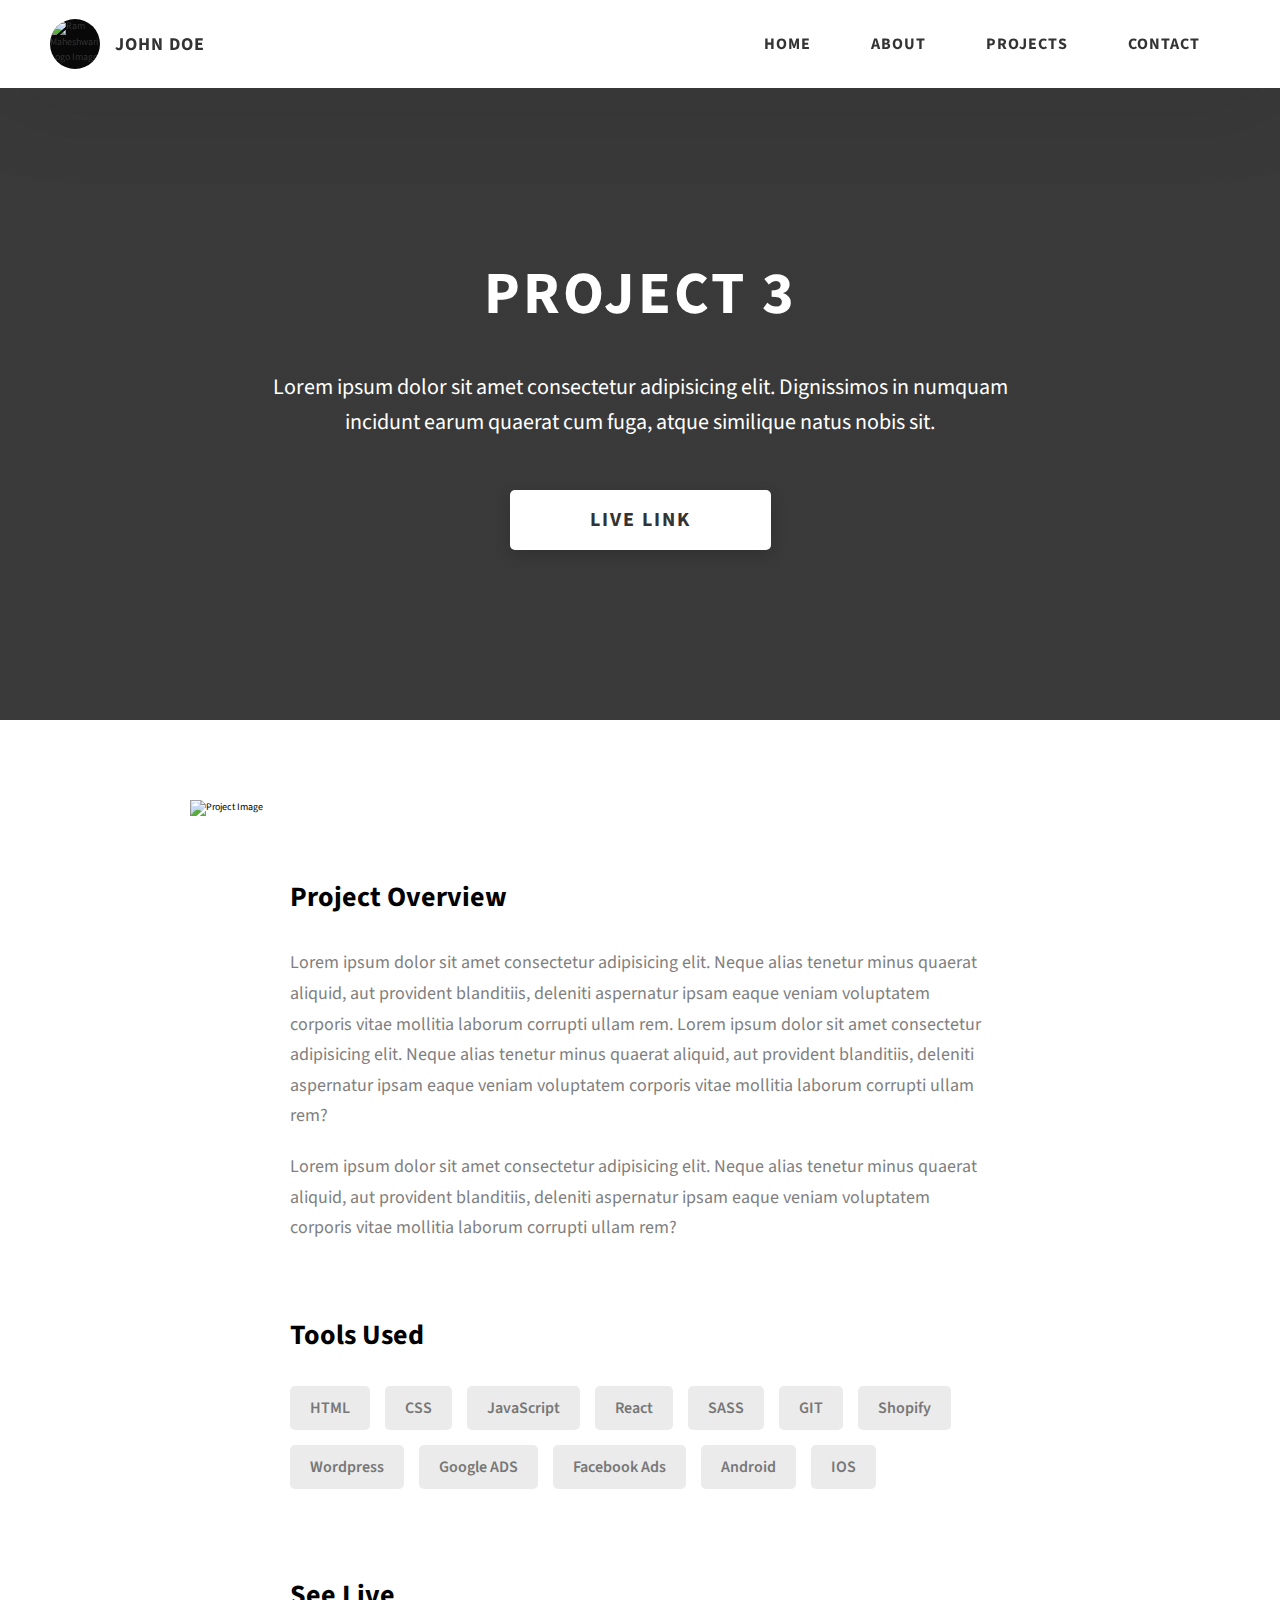
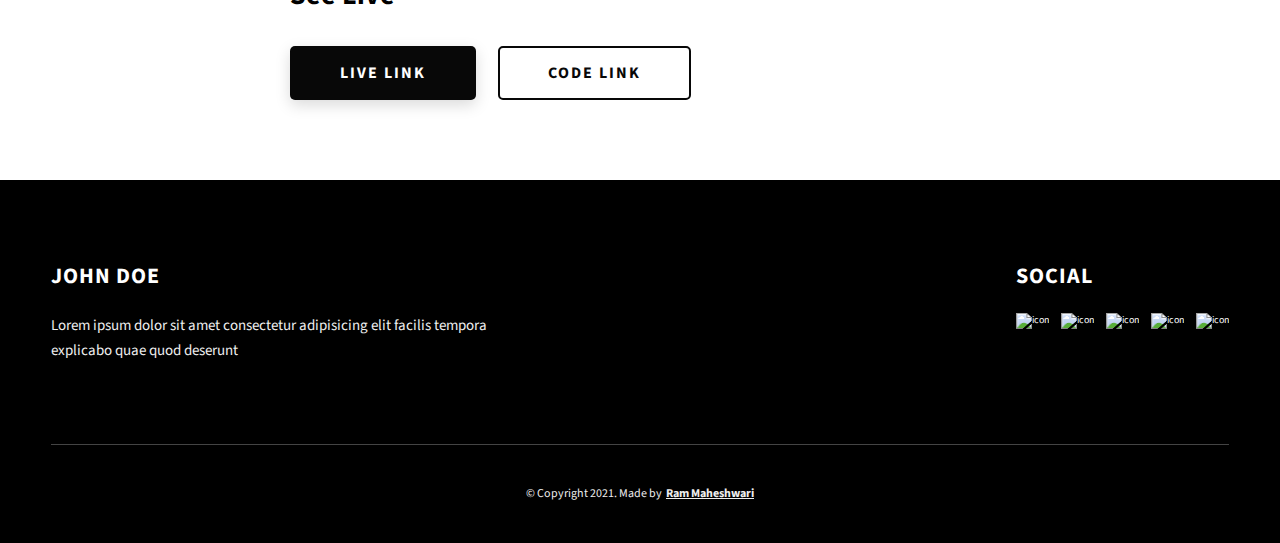
==== ai-pathfinding.html @ a0a81a2e "Move html pages back to root" ====
<!DOCTYPE html>
<html lang="en">
  <head>
    <meta charset="UTF-8" />
    <meta name="viewport" content="width=device-width, initial-scale=1.0" />
    <meta http-equiv="X-UA-Compatible" content="ie=edge" />
    <title>Case Study of Project 3</title>
    <meta name="description" content="Case study page of Project" />

    <link rel="stylesheet" href="css/style.css" />

    <link rel="preconnect" href="https://fonts.googleapis.com" />
    <link rel="preconnect" href="https://fonts.gstatic.com" crossorigin />
    <link
      href="https://fonts.googleapis.com/css2?family=Source+Sans+Pro:wght@400;600;700;900&display=swap"
      rel="stylesheet"
    />
  </head>
  <body>
    <header class="header">
      <div class="header__content">
        <div class="header__logo-container">
          <div class="header__logo-img-cont">
            <img
              src="assets/png/john-doe.png"
              alt="Ram Maheshwari Logo Image"
              class="header__logo-img"
            />
          </div>
          <span class="header__logo-sub">John Doe</span>
        </div>
        <div class="header__main">
          <ul class="header__links">
            <li class="header__link-wrapper">
              <a href="index.html" class="header__link"> Home </a>
            </li>
            <li class="header__link-wrapper">
              <a href="index.html#about" class="header__link">About </a>
            </li>
            <li class="header__link-wrapper">
              <a href="index.html#projects" class="header__link">
                Projects
              </a>
            </li>
            <li class="header__link-wrapper">
              <a href="index.html#contact" class="header__link"> Contact </a>
            </li>
          </ul>
          <div class="header__main-ham-menu-cont">
            <img
              src="assets/svg/ham-menu.svg"
              alt="hamburger menu"
              class="header__main-ham-menu"
            />
            <img
              src="assets/svg/ham-menu-close.svg"
              alt="hamburger menu close"
              class="header__main-ham-menu-close d-none"
            />
          </div>
        </div>
      </div>
      <div class="header__sm-menu">
        <div class="header__sm-menu-content">
          <ul class="header__sm-menu-links">
            <li class="header__sm-menu-link">
              <a href="index.html"> Home </a>
            </li>

            <li class="header__sm-menu-link">
              <a href="index.html#about"> About </a>
            </li>

            <li class="header__sm-menu-link">
              <a href="index.html#projects"> Projects </a>
            </li>

            <li class="header__sm-menu-link">
              <a href="index.html#contact"> Contact </a>
            </li>
          </ul>
        </div>
      </div>
    </header>
    <section class="project-cs-hero">
      <div class="project-cs-hero__content">
        <h1 class="heading-primary">Project 3</h1>
        <div class="project-cs-hero__info">
          <p class="text-primary">
            Lorem ipsum dolor sit amet consectetur adipisicing elit. Dignissimos
            in numquam incidunt earum quaerat cum fuga, atque similique natus
            nobis sit.
          </p>
        </div>
        <div class="project-cs-hero__cta">
          <a href="#" class="btn btn--bg" target="_blank">Live Link</a>
        </div>
      </div>
    </section>
    <section class="project-details">
      <div class="main-container">
        <div class="project-details__content">
          <div class="project-details__showcase-img-cont">
            <img
              src="assets/jpeg/project-mockup-example.jpeg"
              alt="Project Image"
              class="project-details__showcase-img"
            />
          </div>
          <div class="project-details__content-main">
            <div class="project-details__desc">
              <h3 class="project-details__content-title">Project Overview</h3>
              <p class="project-details__desc-para">
                Lorem ipsum dolor sit amet consectetur adipisicing elit. Neque
                alias tenetur minus quaerat aliquid, aut provident blanditiis,
                deleniti aspernatur ipsam eaque veniam voluptatem corporis vitae
                mollitia laborum corrupti ullam rem. Lorem ipsum dolor sit amet
                consectetur adipisicing elit. Neque alias tenetur minus quaerat
                aliquid, aut provident blanditiis, deleniti aspernatur ipsam
                eaque veniam voluptatem corporis vitae mollitia laborum corrupti
                ullam rem?
              </p>
              <p class="project-details__desc-para">
                Lorem ipsum dolor sit amet consectetur adipisicing elit. Neque
                alias tenetur minus quaerat aliquid, aut provident blanditiis,
                deleniti aspernatur ipsam eaque veniam voluptatem corporis vitae
                mollitia laborum corrupti ullam rem?
              </p>
            </div>
            <div class="project-details__tools-used">
              <h3 class="project-details__content-title">Tools Used</h3>
              <div class="skills">
                <div class="skills__skill">HTML</div>
                <div class="skills__skill">CSS</div>
                <div class="skills__skill">JavaScript</div>
                <div class="skills__skill">React</div>
                <div class="skills__skill">SASS</div>
                <div class="skills__skill">GIT</div>
                <div class="skills__skill">Shopify</div>
                <div class="skills__skill">Wordpress</div>
                <div class="skills__skill">Google ADS</div>
                <div class="skills__skill">Facebook Ads</div>
                <div class="skills__skill">Android</div>
                <div class="skills__skill">IOS</div>
              </div>
            </div>
            <div class="project-details__links">
              <h3 class="project-details__content-title">See Live</h3>
              <a
                href="#"
                class="btn btn--med btn--theme project-details__links-btn"
                target="_blank"
                >Live Link</a
              >
              <a
                href="#"
                class="btn btn--med btn--theme-inv project-details__links-btn"
                target="_blank"
                >Code Link</a
              >
            </div>
          </div>
        </div>
      </div>
    </section>
    <footer class="main-footer">
      <div class="main-container">
        <div class="main-footer__upper">
          <div class="main-footer__row main-footer__row-1">
            <h2 class="heading heading-sm main-footer__heading-sm">
              <span>Social</span>
            </h2>
            <div class="main-footer__social-cont">
              <a target="_blank" rel="noreferrer" href="#">
                <img
                  class="main-footer__icon"
                  src="assets/png/linkedin-ico.png"
                  alt="icon"
                />
              </a>
              <a target="_blank" rel="noreferrer" href="#">
                <img
                  class="main-footer__icon"
                  src="assets/png/github-ico.png"
                  alt="icon"
                />
              </a>
              <a target="_blank" rel="noreferrer" href="#">
                <img
                  class="main-footer__icon"
                  src="assets/png/twitter-ico.png"
                  alt="icon"
                />
              </a>
              <a target="_blank" rel="noreferrer" href="#">
                <img
                  class="main-footer__icon"
                  src="assets/png/yt-ico.png"
                  alt="icon"
                />
              </a>
              <a target="_blank" rel="noreferrer" href="#">
                <img
                  class="main-footer__icon main-footer__icon--mr-none"
                  src="assets/png/insta-ico.png"
                  alt="icon"
                />
              </a>
            </div>
          </div>
          <div class="main-footer__row main-footer__row-2">
            <h4 class="heading heading-sm text-lt">John Doe</h4>
            <p class="main-footer__short-desc">
              Lorem ipsum dolor sit amet consectetur adipisicing elit facilis
              tempora explicabo quae quod deserunt
            </p>
          </div>
        </div>

        <div class="main-footer__lower">
          &copy; Copyright 2021. Made by
          <a rel="noreferrer" target="_blank" href="https://rammaheshwari.com"
            >Ram Maheshwari</a
          >
        </div>
      </div>
    </footer>
    <script src="index.js"></script>
  </body>
</html>
---- css/style.css ----
/*
0 - 600px:      Phone
600 - 900px:    Tablet portrait
900 - 1200px:   Tablet landscape
[1200 - 1800] is where our normal styles apply
1800px + :      Big desktop
$breakpoint arguement choices:
- phone
- tab-port
- tab-land
- big-desktop

Inside media queries 1em is always 16px i.e 1em = 16px at every screen size only inside media queries
*/
*,
*::after,
*::before {
  margin: 0;
  padding: 0;
  box-sizing: inherit;
  font-family: inherit; }

html {
  font-size: 62.5%;
  scroll-behavior: smooth; }
  @media only screen and (max-width: 75em) {
    html {
      font-size: 59%; } }
  @media only screen and (max-width: 56.25em) {
    html {
      font-size: 56%; } }
  @media only screen and (min-width: 112.5em) {
    html {
      font-size: 65%; } }

body {
  box-sizing: border-box;
  position: relative;
  line-height: 1.5;
  font-family: sans-serif;
  overflow-x: hidden;
  overflow-y: scroll;
  font-family: 'Source Sans Pro', sans-serif; }

a {
  text-decoration: none;
  color: inherit; }

li {
  list-style: none; }

input:focus,
button:focus,
a:focus,
textarea:focus {
  outline: none; }

button {
  border: none;
  cursor: pointer; }

textarea {
  resize: none; }

.heading-primary {
  font-size: 6rem;
  text-transform: uppercase;
  letter-spacing: 3px;
  text-align: center; }
  @media only screen and (max-width: 37.5em) {
    .heading-primary {
      font-size: 4.5rem; } }

.heading-sec__mb-bg {
  margin-bottom: 11rem; }
  @media only screen and (max-width: 56.25em) {
    .heading-sec__mb-bg {
      margin-bottom: 8rem; } }

.heading-sec__mb-med {
  margin-bottom: 9rem; }
  @media only screen and (max-width: 56.25em) {
    .heading-sec__mb-med {
      margin-bottom: 8rem; } }

.heading-sec__main {
  display: block;
  font-size: 4rem;
  text-transform: uppercase;
  letter-spacing: 1px;
  letter-spacing: 3px;
  text-align: center;
  margin-bottom: 3.5rem;
  position: relative; }
  .heading-sec__main--lt {
    color: #fff; }
    .heading-sec__main--lt::after {
      content: '';
      background: #fff !important; }
  .heading-sec__main::after {
    content: '';
    position: absolute;
    top: calc(100% + 1.5rem);
    height: 5px;
    width: 3rem;
    background: #080808;
    left: 50%;
    transform: translateX(-50%);
    border-radius: 5px; }
    @media only screen and (max-width: 37.5em) {
      .heading-sec__main::after {
        top: calc(100% + 1.2rem); } }

.heading-sec__sub {
  display: block;
  text-align: center;
  color: #777;
  font-size: 2rem;
  font-weight: 500;
  max-width: 80rem;
  margin: auto;
  line-height: 1.6; }
  @media only screen and (max-width: 37.5em) {
    .heading-sec__sub {
      font-size: 1.8rem; } }
  .heading-sec__sub--lt {
    color: #eee; }

.heading-sm {
  font-size: 2.2rem;
  text-transform: uppercase;
  letter-spacing: 1px; }

.main-container {
  max-width: 120rem;
  margin: auto;
  width: 92%; }

.btn {
  background: #fff;
  color: #333;
  text-transform: uppercase;
  letter-spacing: 2px;
  display: inline-block;
  font-weight: 700;
  border-radius: 5px;
  box-shadow: 0 5px 15px 0 rgba(0, 0, 0, 0.15);
  transition: transform .3s; }
  .btn:hover {
    transform: translateY(-3px); }
  .btn--bg {
    padding: 1.5rem 8rem;
    font-size: 2rem; }
  .btn--med {
    padding: 1.5rem 5rem;
    font-size: 1.6rem; }
  .btn--theme {
    background: #080808;
    color: #fff; }
  .btn--theme-inv {
    color: #080808;
    background: #fff;
    border: 2px solid #080808;
    box-shadow: none;
    padding: calc(1.5rem - 2px) calc(5rem - 2px); }

.sec-pad {
  padding: 12rem 0; }
  @media only screen and (max-width: 56.25em) {
    .sec-pad {
      padding: 8rem 0; } }

.text-primary {
  color: #fff;
  font-size: 2.2rem;
  text-align: center;
  width: 100%;
  line-height: 1.6; }
  @media only screen and (max-width: 37.5em) {
    .text-primary {
      font-size: 2rem; } }

.d-none {
  display: none; }

.home-hero {
  color: #fff;
  background: linear-gradient(to right, rgba(8, 8, 8, 0.8), rgba(8, 8, 8, 0.8)), url(../../assets/svg/common-bg.svg);
  background-position: center;
  height: 100vh;
  min-height: 80rem;
  max-height: 120rem;
  position: relative; }
  @media only screen and (max-width: 37.5em) {
    .home-hero {
      height: unset;
      min-height: unset; } }
  .home-hero__socials {
    position: absolute;
    top: 50%;
    border: 2px solid #eee;
    border-left: 2px solid #eee;
    transform: translateY(-50%); }
    @media only screen and (max-width: 56.25em) {
      .home-hero__socials {
        display: none; } }
  .home-hero__mouse-scroll-cont {
    position: absolute;
    bottom: 3%;
    left: 50%;
    transform: translateX(-50%); }
    @media only screen and (max-width: 37.5em) {
      .home-hero__mouse-scroll-cont {
        display: none; } }
  .home-hero__social {
    width: 5rem; }
  .home-hero__social-icon-link {
    width: 100%;
    display: block;
    padding: 1.2rem;
    border-bottom: 2px solid #eee;
    transition: background .3s; }
    .home-hero__social-icon-link:hover {
      background: rgba(255, 255, 255, 0.1); }
    .home-hero__social-icon-link--bd-none {
      border-bottom: 0; }
  .home-hero__social-icon {
    width: 100%; }
  .home-hero__content {
    position: absolute;
    top: 50%;
    left: 50%;
    transform: translate(-50%, -50%);
    max-width: 90rem;
    width: 92%; }
    @media only screen and (max-width: 37.5em) {
      .home-hero__content {
        padding: 19rem 0 13rem 0;
        margin: auto;
        position: static;
        transform: translate(0, 0); } }
  .home-hero__info {
    margin: 3rem auto 0 auto;
    max-width: 80rem; }
  .home-hero__cta {
    margin-top: 5rem;
    text-align: center; }

.about {
  background: #fafafa; }
  .about__content {
    display: grid;
    grid-template-columns: 1fr 1fr;
    grid-gap: 10rem; }
    @media only screen and (max-width: 56.25em) {
      .about__content {
        grid-template-columns: 1fr;
        grid-gap: 8rem; } }
    .about__content-title {
      font-weight: 700;
      font-size: 2.8rem;
      margin-bottom: 3rem; }
      @media only screen and (max-width: 37.5em) {
        .about__content-title {
          font-size: 2.4rem; } }
    .about__content-details-para {
      font-size: 1.8rem;
      color: grey;
      max-width: 60rem;
      line-height: 1.7;
      margin-bottom: 1rem; }
      .about__content-details-para--hl {
        font-weight: 700;
        margin: 0 3px; }
      .about__content-details-para:last-child {
        margin-bottom: 4rem; }

.projects__row {
  display: grid;
  grid-template-columns: 1.5fr 1fr;
  grid-gap: 5rem;
  margin-bottom: 11rem; }
  @media only screen and (max-width: 56.25em) {
    .projects__row {
      grid-template-columns: 1fr;
      grid-gap: 2rem;
      margin-bottom: 8rem; } }
  @media only screen and (max-width: 56.25em) {
    .projects__row {
      text-align: center; } }
  .projects__row:last-child {
    margin-bottom: 0; }
  .projects__row-img-cont {
    overflow: hidden; }
  .projects__row-img {
    width: 100%;
    display: block;
    object-fit: cover; }
  .projects__row-content {
    padding: 2rem 0;
    display: flex;
    justify-content: center;
    flex-direction: column;
    align-items: flex-start; }
    @media only screen and (max-width: 56.25em) {
      .projects__row-content {
        align-items: center; } }
    .projects__row-content-title {
      font-weight: 700;
      font-size: 2.8rem;
      margin-bottom: 2rem; }
      @media only screen and (max-width: 37.5em) {
        .projects__row-content-title {
          font-size: 2.4rem; } }
    .projects__row-content-desc {
      font-size: 1.8rem;
      color: grey;
      max-width: 60rem;
      line-height: 1.7;
      margin-bottom: 3rem; }
      @media only screen and (max-width: 37.5em) {
        .projects__row-content-desc {
          font-size: 1.7rem; } }

.contact {
  background: linear-gradient(to right, rgba(8, 8, 8, 0.8), rgba(8, 8, 8, 0.8)), url(../../assets/svg/common-bg.svg);
  background-size: cover;
  background-position: center; }
  .contact__form-container {
    box-shadow: 0 0 10px rgba(0, 0, 0, 0.1);
    background: white;
    padding: 4rem;
    margin-top: 6rem;
    max-width: 80rem;
    text-align: right;
    width: 95%;
    border-radius: 5px;
    margin: 5rem auto 0 auto; }
    @media only screen and (max-width: 37.5em) {
      .contact__form-container {
        padding: 3rem; } }
  .contact__form-field {
    margin-bottom: 4rem; }
    @media only screen and (max-width: 37.5em) {
      .contact__form-field {
        margin-bottom: 3rem; } }
  .contact__form-label {
    color: #666;
    font-size: 1.4rem;
    letter-spacing: 1px;
    font-weight: 700;
    margin-bottom: 1rem;
    display: block;
    text-align: left; }
  .contact__form-input {
    color: #333;
    padding: 2rem;
    width: 100%;
    border: 1px solid #ebebeb;
    font-size: 1.6rem;
    letter-spacing: 0px;
    background: #f0f0f0;
    border-radius: 5px;
    font-weight: 600;
    /* Code for Modern Browsers */
    /* Code for WebKit, Blink, Edge */
    /* Code for Internet Explorer 10-11 */
    /* Code for Microsoft Edge */
    /* Code for Mozilla Firefox 4 to 18 */
    /* Code for Mozilla Firefox 19+ */ }
    .contact__form-input::placeholder {
      color: #999;
      font-weight: 600;
      font-size: 1.6rem; }
    .contact__form-input::-webkit-input-placeholder {
      color: #999;
      font-weight: 600;
      font-size: 1.6rem; }
    .contact__form-input:-ms-input-placeholder {
      color: #999;
      font-weight: 600;
      font-size: 1.6rem; }
    .contact__form-input::-ms-input-placeholder {
      color: #999;
      font-weight: 600;
      font-size: 1.6rem; }
    .contact__form-input:-moz-placeholder {
      opacity: 1;
      color: #999;
      font-weight: 600;
      font-size: 1.6rem; }
    .contact__form-input::-moz-placeholder {
      opacity: 1;
      color: #999;
      font-weight: 600;
      font-size: 1.6rem; }
  .contact__btn {
    width: 30%;
    padding: 2rem 4rem;
    font-size: 1.6rem; }
    @media only screen and (max-width: 37.5em) {
      .contact__btn {
        width: 100%; } }

.project-cs-hero {
  color: #fff;
  background: linear-gradient(to right, rgba(8, 8, 8, 0.8), rgba(8, 8, 8, 0.8)), url(../../assets/svg/common-bg.svg);
  background-size: cover;
  background-position: center;
  position: relative; }
  @media only screen and (max-width: 37.5em) {
    .project-cs-hero {
      height: unset;
      min-height: unset; } }
  .project-cs-hero__content {
    padding: 25rem 0 17rem 0;
    max-width: 90rem;
    width: 92%;
    margin: auto; }
    @media only screen and (max-width: 37.5em) {
      .project-cs-hero__content {
        padding: 19rem 0 13rem 0;
        margin: auto;
        position: static;
        transform: translate(0, 0); } }
  .project-cs-hero__info {
    margin: 3rem auto 0 auto;
    max-width: 80rem; }
  .project-cs-hero__cta {
    margin-top: 5rem;
    text-align: center; }

.project-details__content {
  padding: 8rem 0;
  max-width: 90rem;
  margin: auto; }
  .project-details__content-title {
    font-weight: 700;
    font-size: 2.8rem;
    margin-bottom: 3rem; }
    @media only screen and (max-width: 37.5em) {
      .project-details__content-title {
        font-size: 2.4rem; } }

.project-details__showcase-img-cont {
  width: 100%;
  margin-bottom: 6rem; }

.project-details__showcase-img {
  width: 100%; }

.project-details__content-main {
  width: 100%;
  max-width: 70rem;
  margin: auto; }

.project-details__desc {
  margin: 0 0 7rem 0; }
  .project-details__desc-para {
    font-size: 1.8rem;
    line-height: 1.7;
    color: grey;
    margin-bottom: 2rem; }

.project-details__tools-used {
  margin: 0 0 7rem 0; }
  .project-details__tools-used-list {
    display: flex;
    flex-wrap: wrap; }
  .project-details__tools-used-item {
    padding: 1rem 2rem;
    margin-bottom: 1.5rem;
    margin-right: 1.5rem;
    font-size: 1.6rem;
    background: rgba(153, 153, 153, 0.2);
    border-radius: 5px;
    font-weight: 600;
    color: #777; }

.project-details__links {
  margin: 0 0; }
  .project-details__links-btn {
    margin-right: 2rem; }
    @media only screen and (max-width: 37.5em) {
      .project-details__links-btn {
        margin-right: 0;
        width: 70%;
        margin-bottom: 2rem;
        text-align: center; } }
    .project-details__links-btn:last-child {
      margin: 0; }
      @media only screen and (max-width: 37.5em) {
        .project-details__links-btn:last-child {
          margin: 0; } }

.header {
  position: fixed;
  width: 100%;
  z-index: 1000;
  background: #000;
  background: #fff;
  box-shadow: 0 10px 100px rgba(0, 0, 0, 0.1); }
  .header__content {
    display: flex;
    align-items: center;
    justify-content: space-between;
    padding: 1rem 5rem; }
    @media only screen and (max-width: 56.25em) {
      .header__content {
        padding: 0 2rem; } }
  .header__logo-container {
    display: flex;
    align-items: center;
    cursor: pointer;
    color: #333;
    transition: color .3s; }
    .header__logo-container:hover {
      color: #080808; }
  .header__logo-img-cont {
    width: 5rem;
    height: 5rem;
    border-radius: 50px;
    overflow: hidden;
    margin-right: 1.5rem;
    background: #080808; }
    @media only screen and (max-width: 56.25em) {
      .header__logo-img-cont {
        width: 4.5rem;
        height: 4.5rem;
        margin-right: 1.2rem; } }
  .header__logo-img {
    width: 100%;
    height: 100%;
    object-fit: cover;
    object-position: center;
    display: block; }
  .header__logo-sub {
    font-size: 1.8rem;
    text-transform: uppercase;
    font-weight: 700;
    letter-spacing: 1px; }
  .header__links {
    display: flex; }
    @media only screen and (max-width: 37.5em) {
      .header__links {
        display: none; } }
  .header__link {
    padding: 2.2rem 3rem;
    display: inline-block;
    font-size: 1.6rem;
    color: #333;
    text-transform: uppercase;
    letter-spacing: 1px;
    font-weight: 700;
    transition: color .3s; }
    .header__link:hover {
      color: #080808; }
    @media only screen and (max-width: 56.25em) {
      .header__link {
        padding: 3rem 1.8rem;
        font-size: 1.5rem; } }
  .header__main-ham-menu-cont {
    display: none;
    width: 3rem;
    padding: 2.2rem 0; }
    @media only screen and (max-width: 37.5em) {
      .header__main-ham-menu-cont {
        display: block; } }
  .header__main-ham-menu {
    width: 100%; }
  .header__main-ham-menu-close {
    width: 100%; }
  .header__sm-menu {
    background: #fff;
    position: absolute;
    width: 100%;
    top: 100%;
    visibility: hidden;
    opacity: 0;
    transition: all .3s;
    box-shadow: 0px 5px 5px 0px rgba(0, 0, 0, 0.1);
    -webkit-box-shadow: 0px 5px 5px 0px rgba(0, 0, 0, 0.1);
    -moz-box-shadow: 0px 5px 5px 0px rgba(0, 0, 0, 0.1); }
    .header__sm-menu--active {
      visibility: hidden;
      opacity: 0; }
      @media only screen and (max-width: 37.5em) {
        .header__sm-menu--active {
          visibility: visible;
          opacity: 1; } }
  .header__sm-menu-link a {
    display: block;
    text-decoration: none;
    padding: 2.5rem 3rem;
    font-size: 1.6rem;
    color: #333;
    text-align: right;
    border-bottom: 1px solid #eee;
    font-weight: 700;
    text-transform: uppercase;
    letter-spacing: 2px;
    transition: color .3s; }
    .header__sm-menu-link a:hover {
      color: #080808; }
  .header__sm-menu-link:first-child a {
    border-top: 1px solid #eee; }
  .header__sm-menu-link-last {
    border-bottom: 0; }

.main-footer {
  background: #000;
  color: #fff; }
  .main-footer__upper {
    display: flex;
    justify-content: space-between;
    padding: 8rem 0; }
    @media only screen and (max-width: 56.25em) {
      .main-footer__upper {
        padding: 6rem 0; } }
    @media only screen and (max-width: 37.5em) {
      .main-footer__upper {
        display: block; } }
  .main-footer__row-1 {
    order: 2; }
    @media only screen and (max-width: 56.25em) {
      .main-footer__row-1 {
        margin-bottom: 5rem; } }
  .main-footer__row-2 {
    width: 40%;
    order: 1;
    max-width: 50rem; }
    @media only screen and (max-width: 56.25em) {
      .main-footer__row-2 {
        width: 100%; } }
  .main-footer__short-desc {
    margin-top: 2rem;
    color: #eee;
    font-size: 1.5rem;
    line-height: 1.7; }
  .main-footer__social-cont {
    margin-top: 2rem; }
  .main-footer__icon {
    margin-right: 1rem;
    width: 2.5rem; }
    .main-footer__icon--mr-none {
      margin-right: 0; }
  .main-footer__lower {
    padding: 4rem 0;
    border-top: 1px solid #444;
    color: #eee;
    font-size: 1.2rem;
    text-align: left;
    text-align: center; }
    .main-footer__lower a {
      text-decoration: underline;
      font-weight: bold;
      margin-left: 2px; }
    @media only screen and (max-width: 56.25em) {
      .main-footer__lower {
        padding: 3.5rem 0; } }

.skills {
  display: flex;
  flex-wrap: wrap; }
  .skills__skill {
    padding: 1rem 2rem;
    margin-bottom: 1.5rem;
    margin-right: 1.5rem;
    font-size: 1.6rem;
    background: rgba(153, 153, 153, 0.2);
    border-radius: 5px;
    font-weight: 600;
    color: #777; }

.mouse {
  width: 25px;
  height: 40px;
  border: 2px solid #eee;
  border-radius: 60px;
  position: relative;
  overflow: hidden; }
  .mouse::before {
    content: '';
    width: 5px;
    height: 5px;
    position: absolute;
    top: 7px;
    left: 50%;
    transform: translateX(-50%);
    background-color: #eee;
    border-radius: 50%;
    opacity: 1;
    animation: wheel 1.3s infinite;
    -webkit-animation: wheel 1.3s infinite; }

@keyframes wheel {
  to {
    opacity: 0;
    top: 27px; } }

@-webkit-keyframes wheel {
  to {
    opacity: 0;
    top: 27px; } }

/* Slideshow container */
.slideshow-container {
  max-width: 1000px;
  position: relative;
  margin: auto;
}

/* Projects container */
.projects-container {
  /*max-width: 1000px;*/
  width: 100%;
  position: relative;
  margin: auto;
}

/* Hide the images by default */
.mySlides {
  display: none;
}

/* Next & previous buttons */
.prev, .next {
  cursor: pointer;
  position: absolute;
  top: 50%;
  width: auto;
  margin-top: -22px;
  padding: 16px;
  color: white;
  font-weight: bold;
  font-size: 18px;
  transition: 0.6s ease;
  border-radius: 0 3px 3px 0;
  user-select: none;
}

/* Position the "next button" to the right */
.next {
  right: 0;
  border-radius: 3px 0 0 3px;
}

/* On hover, add a black background color with a little bit see-through */
.prev:hover, .next:hover {
  background-color: rgba(0,0,0,0.8);
}

/* Caption text */
.text {
  color: #f2f2f2;
  font-size: 15px;
  padding: 8px 12px;
  position: absolute;
  bottom: 8px;
  width: 100%;
  text-align: center;
}

/* Number text (1/3 etc) */
.numbertext {
  color: #f2f2f2;
  font-size: 12px;
  padding: 8px 12px;
  position: absolute;
  top: 0;
}

/* The dots/bullets/indicators */
.dot {
  cursor: pointer;
  height: 15px;
  width: 15px;
  margin: 0 2px;
  background-color: #bbb;
  border-radius: 50%;
  display: inline-block;
  transition: background-color 0.6s ease;
}

.active, .dot:hover {
  background-color: #717171;
}

/* Fading animation */
.fade {
  animation-name: fade;
  animation-duration: 1.5s;
}

@keyframes fade {
  from {opacity: .4}
  to {opacity: 1}
}
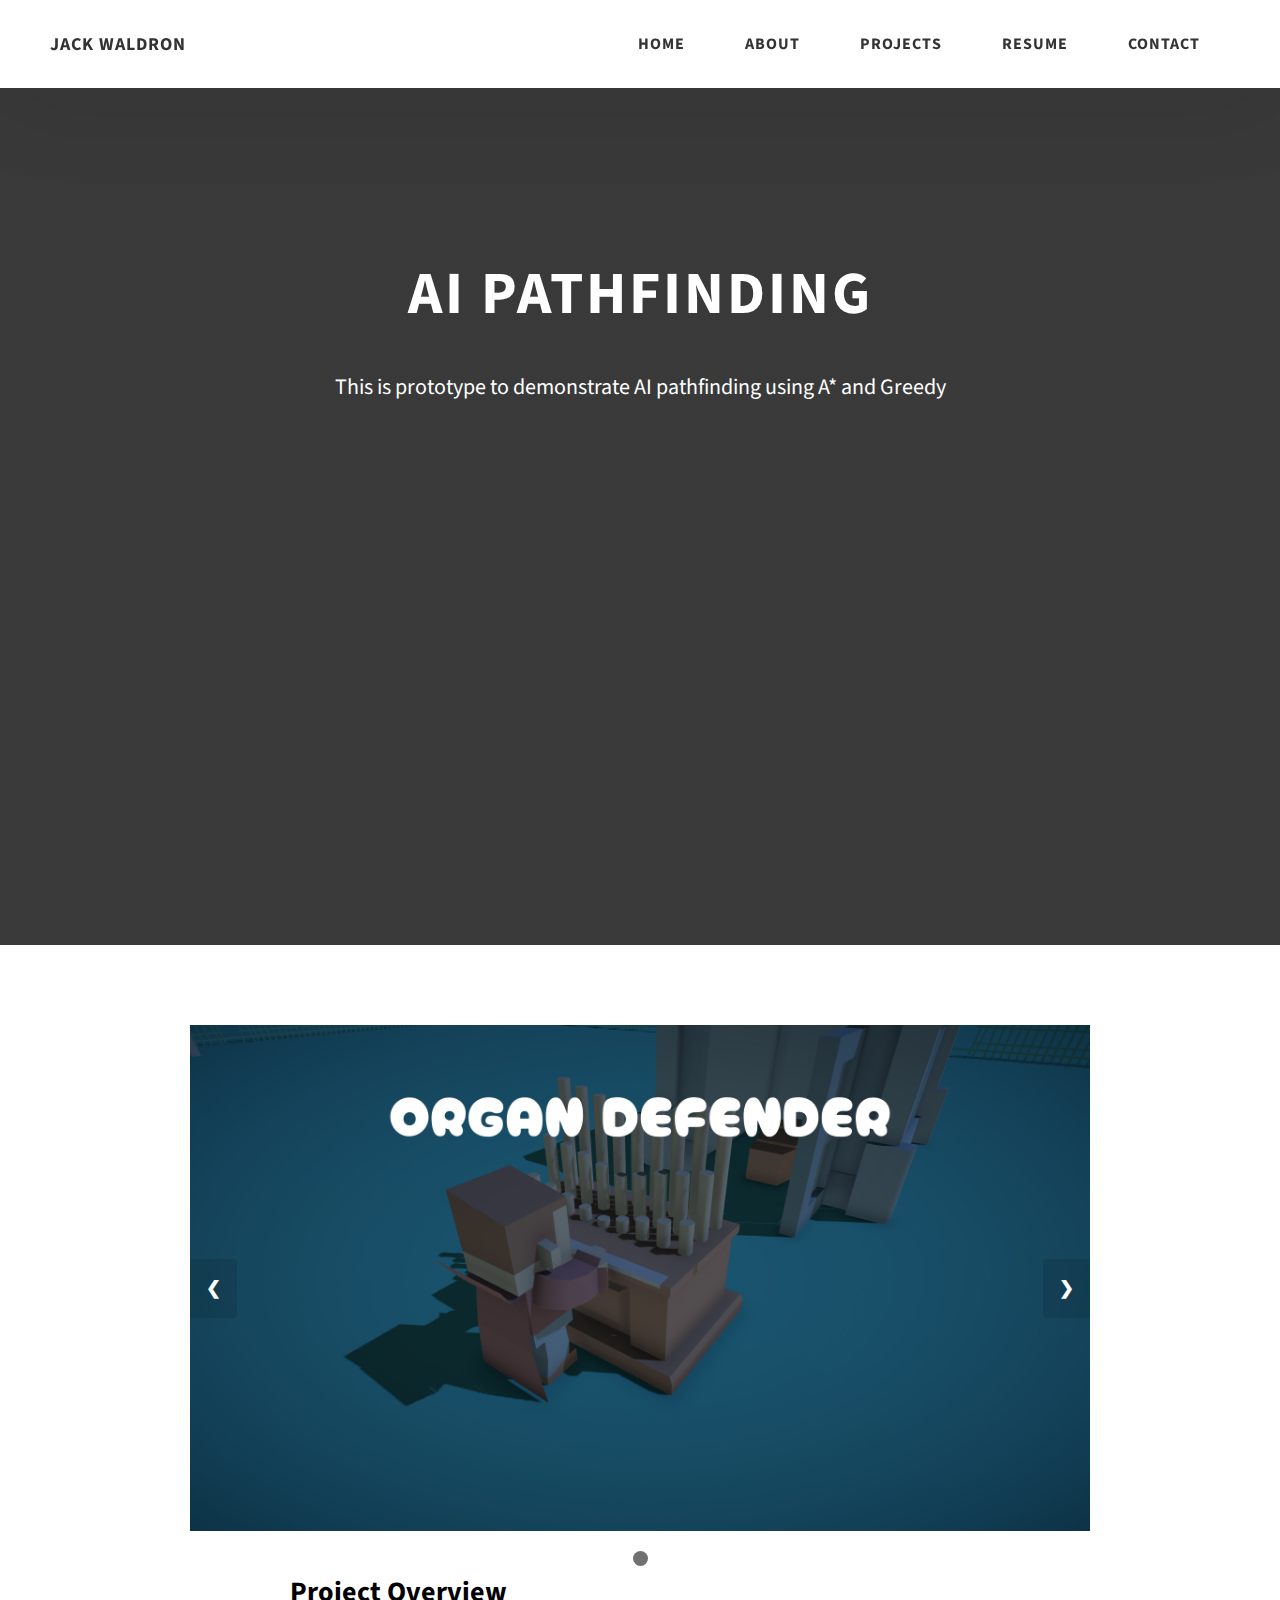
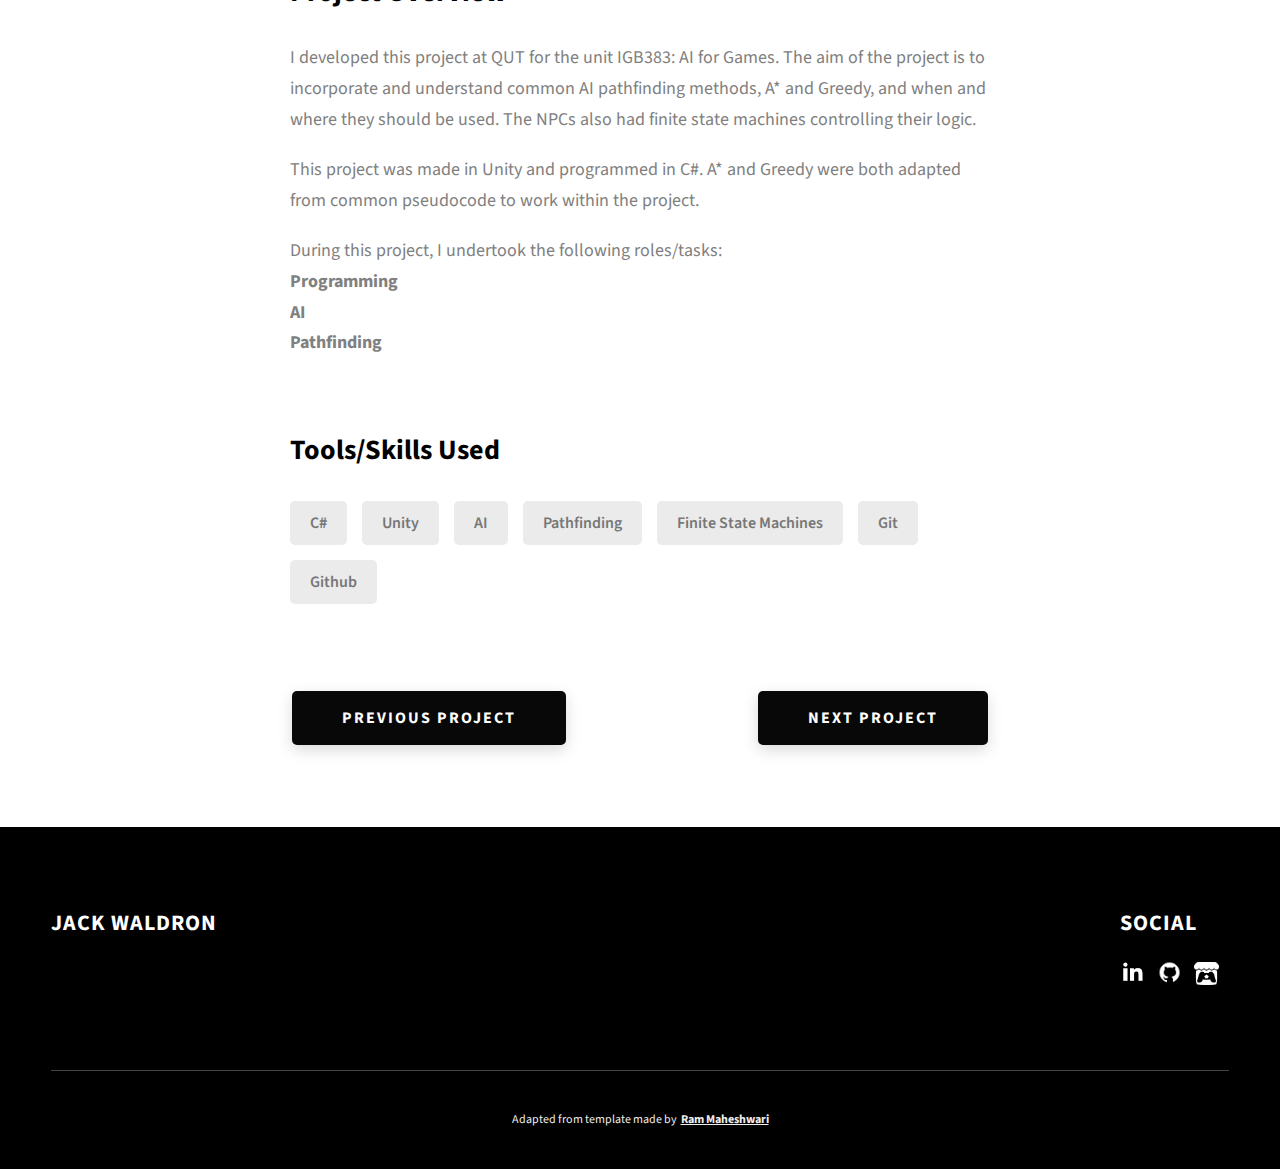
==== commit 3f5e9f46: "Content done besides final images" ====
--- a/ai-pathfinding.html
+++ b/ai-pathfinding.html
@@ -1,230 +1,127 @@
 <!DOCTYPE html>
 <html lang="en">
-  <head>
-    <meta charset="UTF-8" />
-    <meta name="viewport" content="width=device-width, initial-scale=1.0" />
-    <meta http-equiv="X-UA-Compatible" content="ie=edge" />
-    <title>Case Study of Project 3</title>
-    <meta name="description" content="Case study page of Project" />
+<head>
+  <meta charset="UTF-8" />
+  <meta name="viewport" content="width=device-width, initial-scale=1.0" />
+  <meta http-equiv="X-UA-Compatible" content="ie=edge" />
+  <title>AI Pathfinding Project</title>
+  <meta name="description" content="Organ Defender" />
 
-    <link rel="stylesheet" href="css/style.css" />
+  <link rel="stylesheet" href="css/style.css" />
 
-    <link rel="preconnect" href="https://fonts.googleapis.com" />
-    <link rel="preconnect" href="https://fonts.gstatic.com" crossorigin />
-    <link
-      href="https://fonts.googleapis.com/css2?family=Source+Sans+Pro:wght@400;600;700;900&display=swap"
-      rel="stylesheet"
-    />
-  </head>
-  <body>
-    <header class="header">
-      <div class="header__content">
-        <div class="header__logo-container">
-          <div class="header__logo-img-cont">
-            <img
-              src="assets/png/john-doe.png"
-              alt="Ram Maheshwari Logo Image"
-              class="header__logo-img"
-            />
-          </div>
-          <span class="header__logo-sub">John Doe</span>
+  <link rel="preconnect" href="https://fonts.googleapis.com" />
+  <link rel="preconnect" href="https://fonts.gstatic.com" crossorigin />
+  <link
+          href="https://fonts.googleapis.com/css2?family=Source+Sans+Pro:wght@400;600;700;900&display=swap"
+          rel="stylesheet"
+  />
+  <script src="https://code.jquery.com/jquery-1.10.2.js"></script>
+  <script>
+    $(function(){
+      $("#footer").load("footer.html");
+    });
+  </script>
+  <script>
+    $(function(){
+      $("#header").load("header.html");
+    });
+  </script>
+</head>
+<body>
+<div id="header"> </div>
+<section class="project-cs-hero">
+  <div class="project-cs-hero__content">
+    <h1 class="heading-primary">AI Pathfinding</h1>
+    <div class="project-cs-hero__info">
+      <p class="text-primary">
+        This is prototype to demonstrate AI pathfinding using A* and Greedy
+      </p>
+    </div>
+    <div class="project-cs-hero__cta">
+      <iframe width="560" height="315" src="https://www.youtube.com/embed/kyPFBtktI5o" title="YouTube video player"
+              frameborder="0" allow="accelerometer; autoplay; clipboard-write; encrypted-media; gyroscope; picture-in-picture; web-share"
+              allowfullscreen></iframe>
+    </div>
+  </div>
+</section>
+<section class="project-details">
+  <div class="main-container">
+    <div class="project-details__content">
+      <div class="slideshow-container">
+        <div class="mySlides fade">
+          <img src="assets/organ-defender/organ-defender-logo.jpg" style="width:100%; height:100%" alt="AI Pathfinding Logo">
         </div>
-        <div class="header__main">
-          <ul class="header__links">
-            <li class="header__link-wrapper">
-              <a href="index.html" class="header__link"> Home </a>
-            </li>
-            <li class="header__link-wrapper">
-              <a href="index.html#about" class="header__link">About </a>
-            </li>
-            <li class="header__link-wrapper">
-              <a href="index.html#projects" class="header__link">
-                Projects
-              </a>
-            </li>
-            <li class="header__link-wrapper">
-              <a href="index.html#contact" class="header__link"> Contact </a>
-            </li>
+        <a class="prev" onclick="plusSlides(-1)">❮</a>
+        <a class="next" onclick="plusSlides(1)">❯</a>
+      </div>
+      <br>
+
+      <div style="text-align:center">
+        <span class="dot" onclick="currentSlide(1)"></span>
+        <!--<span class="dot" onclick="currentSlide(2)"></span>
+        <span class="dot" onclick="currentSlide(3)"></span>
+        <span class="dot" onclick="currentSlide(4)"></span>-->
+      </div>
+
+      <script src="carousel.js"></script>
+
+      <div class="project-details__content-main">
+        <div class="project-details__desc">
+          <h3 class="project-details__content-title">Project Overview</h3>
+          <p class="project-details__desc-para">
+            I developed this project at QUT for the unit IGB383: AI for Games.
+            The aim of the project is to incorporate and understand common AI
+            pathfinding methods, A* and Greedy, and when and where they should be used.
+            The NPCs also had finite state machines controlling their logic.
+          </p>
+          <p class="project-details__desc-para">
+            This project was made in Unity and programmed in C#. A* and Greedy were
+            both adapted from common pseudocode to work within the project.
+          </p>
+          <ul style="list-style-type:disc; font-weight: bold" class="project-details__desc-para">
+            <li style="font-weight: normal">During this project, I undertook the following roles/tasks:</li>
+            <li>Programming</li>
+            <li>AI</li>
+            <li>Pathfinding</li>
           </ul>
-          <div class="header__main-ham-menu-cont">
-            <img
-              src="assets/svg/ham-menu.svg"
-              alt="hamburger menu"
-              class="header__main-ham-menu"
-            />
-            <img
-              src="assets/svg/ham-menu-close.svg"
-              alt="hamburger menu close"
-              class="header__main-ham-menu-close d-none"
-            />
+        </div>
+        <div class="project-details__tools-used">
+          <h3 class="project-details__content-title">Tools/Skills Used</h3>
+          <div class="skills">
+            <div class="skills__skill">C#</div>
+            <div class="skills__skill">Unity</div>
+            <div class="skills__skill">AI</div>
+            <div class="skills__skill">Pathfinding</div>
+            <div class="skills__skill">Finite State Machines</div>
+            <div class="skills__skill">Git</div>
+            <div class="skills__skill">Github</div>
           </div>
         </div>
-      </div>
-      <div class="header__sm-menu">
-        <div class="header__sm-menu-content">
-          <ul class="header__sm-menu-links">
-            <li class="header__sm-menu-link">
-              <a href="index.html"> Home </a>
-            </li>
-
-            <li class="header__sm-menu-link">
-              <a href="index.html#about"> About </a>
-            </li>
-
-            <li class="header__sm-menu-link">
-              <a href="index.html#projects"> Projects </a>
-            </li>
-
-            <li class="header__sm-menu-link">
-              <a href="index.html#contact"> Contact </a>
-            </li>
-          </ul>
+        <div>
+          <table style="width: 100%;">
+            <tr>
+              <td style="width: 50%">
+                <a href="sams-town.html"
+                   class="btn btn--med btn--theme dynamicBgClr"
+                   target="_self"
+                   style="float:left"
+                >Previous Project</a>
+              </td>
+              <td style="width: 50%">
+                <a href="mad-dash-dispatch.html"
+                   class="btn btn--med btn--theme dynamicBgClr"
+                   target="_self"
+                   style="float:right"
+                >Next Project</a>
+              </td>
+            </tr>
+          </table>
         </div>
       </div>
-    </header>
-    <section class="project-cs-hero">
-      <div class="project-cs-hero__content">
-        <h1 class="heading-primary">Project 3</h1>
-        <div class="project-cs-hero__info">
-          <p class="text-primary">
-            Lorem ipsum dolor sit amet consectetur adipisicing elit. Dignissimos
-            in numquam incidunt earum quaerat cum fuga, atque similique natus
-            nobis sit.
-          </p>
-        </div>
-        <div class="project-cs-hero__cta">
-          <a href="#" class="btn btn--bg" target="_blank">Live Link</a>
-        </div>
-      </div>
-    </section>
-    <section class="project-details">
-      <div class="main-container">
-        <div class="project-details__content">
-          <div class="project-details__showcase-img-cont">
-            <img
-              src="assets/jpeg/project-mockup-example.jpeg"
-              alt="Project Image"
-              class="project-details__showcase-img"
-            />
-          </div>
-          <div class="project-details__content-main">
-            <div class="project-details__desc">
-              <h3 class="project-details__content-title">Project Overview</h3>
-              <p class="project-details__desc-para">
-                Lorem ipsum dolor sit amet consectetur adipisicing elit. Neque
-                alias tenetur minus quaerat aliquid, aut provident blanditiis,
-                deleniti aspernatur ipsam eaque veniam voluptatem corporis vitae
-                mollitia laborum corrupti ullam rem. Lorem ipsum dolor sit amet
-                consectetur adipisicing elit. Neque alias tenetur minus quaerat
-                aliquid, aut provident blanditiis, deleniti aspernatur ipsam
-                eaque veniam voluptatem corporis vitae mollitia laborum corrupti
-                ullam rem?
-              </p>
-              <p class="project-details__desc-para">
-                Lorem ipsum dolor sit amet consectetur adipisicing elit. Neque
-                alias tenetur minus quaerat aliquid, aut provident blanditiis,
-                deleniti aspernatur ipsam eaque veniam voluptatem corporis vitae
-                mollitia laborum corrupti ullam rem?
-              </p>
-            </div>
-            <div class="project-details__tools-used">
-              <h3 class="project-details__content-title">Tools Used</h3>
-              <div class="skills">
-                <div class="skills__skill">HTML</div>
-                <div class="skills__skill">CSS</div>
-                <div class="skills__skill">JavaScript</div>
-                <div class="skills__skill">React</div>
-                <div class="skills__skill">SASS</div>
-                <div class="skills__skill">GIT</div>
-                <div class="skills__skill">Shopify</div>
-                <div class="skills__skill">Wordpress</div>
-                <div class="skills__skill">Google ADS</div>
-                <div class="skills__skill">Facebook Ads</div>
-                <div class="skills__skill">Android</div>
-                <div class="skills__skill">IOS</div>
-              </div>
-            </div>
-            <div class="project-details__links">
-              <h3 class="project-details__content-title">See Live</h3>
-              <a
-                href="#"
-                class="btn btn--med btn--theme project-details__links-btn"
-                target="_blank"
-                >Live Link</a
-              >
-              <a
-                href="#"
-                class="btn btn--med btn--theme-inv project-details__links-btn"
-                target="_blank"
-                >Code Link</a
-              >
-            </div>
-          </div>
-        </div>
-      </div>
-    </section>
-    <footer class="main-footer">
-      <div class="main-container">
-        <div class="main-footer__upper">
-          <div class="main-footer__row main-footer__row-1">
-            <h2 class="heading heading-sm main-footer__heading-sm">
-              <span>Social</span>
-            </h2>
-            <div class="main-footer__social-cont">
-              <a target="_blank" rel="noreferrer" href="#">
-                <img
-                  class="main-footer__icon"
-                  src="assets/png/linkedin-ico.png"
-                  alt="icon"
-                />
-              </a>
-              <a target="_blank" rel="noreferrer" href="#">
-                <img
-                  class="main-footer__icon"
-                  src="assets/png/github-ico.png"
-                  alt="icon"
-                />
-              </a>
-              <a target="_blank" rel="noreferrer" href="#">
-                <img
-                  class="main-footer__icon"
-                  src="assets/png/twitter-ico.png"
-                  alt="icon"
-                />
-              </a>
-              <a target="_blank" rel="noreferrer" href="#">
-                <img
-                  class="main-footer__icon"
-                  src="assets/png/yt-ico.png"
-                  alt="icon"
-                />
-              </a>
-              <a target="_blank" rel="noreferrer" href="#">
-                <img
-                  class="main-footer__icon main-footer__icon--mr-none"
-                  src="assets/png/insta-ico.png"
-                  alt="icon"
-                />
-              </a>
-            </div>
-          </div>
-          <div class="main-footer__row main-footer__row-2">
-            <h4 class="heading heading-sm text-lt">John Doe</h4>
-            <p class="main-footer__short-desc">
-              Lorem ipsum dolor sit amet consectetur adipisicing elit facilis
-              tempora explicabo quae quod deserunt
-            </p>
-          </div>
-        </div>
-
-        <div class="main-footer__lower">
-          &copy; Copyright 2021. Made by
-          <a rel="noreferrer" target="_blank" href="https://rammaheshwari.com"
-            >Ram Maheshwari</a
-          >
-        </div>
-      </div>
-    </footer>
-    <script src="index.js"></script>
-  </body>
-</html>
+    </div>
+  </div>
+</section>
+<div id="footer"> </div>
+<script src="index.js"></script>
+</body>
+</html>--- a/css/style.css
+++ b/css/style.css
@@ -163,6 +163,20 @@
     border: 2px solid #080808;
     box-shadow: none;
     padding: calc(1.5rem - 2px) calc(5rem - 2px); }
+  /*.btn--next {
+    display: grid;
+    top:50%;
+    margin-top: 0;
+    margin-right:0;
+    margin-left: 75%;
+  }
+  .btn--prev {
+    display: grid;
+    top: 50%;
+    margin-top: 0;
+    margin-left: 0;
+    margin-right: 75%;
+  }*/
 
 .sec-pad {
   padding: 12rem 0; }
@@ -737,6 +751,7 @@
   transition: 0.6s ease;
   border-radius: 0 3px 3px 0;
   user-select: none;
+  background-color: rgba(0,0,0,0.1);
 }
 
 /* Position the "next button" to the right */
@@ -795,4 +810,50 @@
 @keyframes fade {
   from {opacity: .4}
   to {opacity: 1}
+}
+
+.dropdown {
+  float: left;
+  overflow: hidden;
+}
+
+.dropdown .dropbtn {
+  font-size: 16px;
+  border: none;
+  outline: none;
+  color: white;
+  padding: 14px 16px;
+  /*background-color: inherit;*/
+  font-family: inherit;
+  margin: 0;
+}
+
+.navbar a:hover, .dropdown:hover .dropbtn {
+  background-color: red;
+}
+
+.dropdown-content {
+  display: none;
+  position: absolute;
+  background-color: #ffffff;
+  min-width: 160px;
+  /*box-shadow: 0px 8px 16px 0px rgba(0,0,0,0.2);*/
+  z-index: 1;
+}
+
+.dropdown-content a {
+  float: none;
+  color: black;
+  padding: 12px 16px;
+  text-decoration: none;
+  display: block;
+  text-align: left;
+}
+
+.dropdown-content a:hover {
+  background-color: #ddd;
+}
+
+.dropdown:hover .dropdown-content {
+  display: block;
 }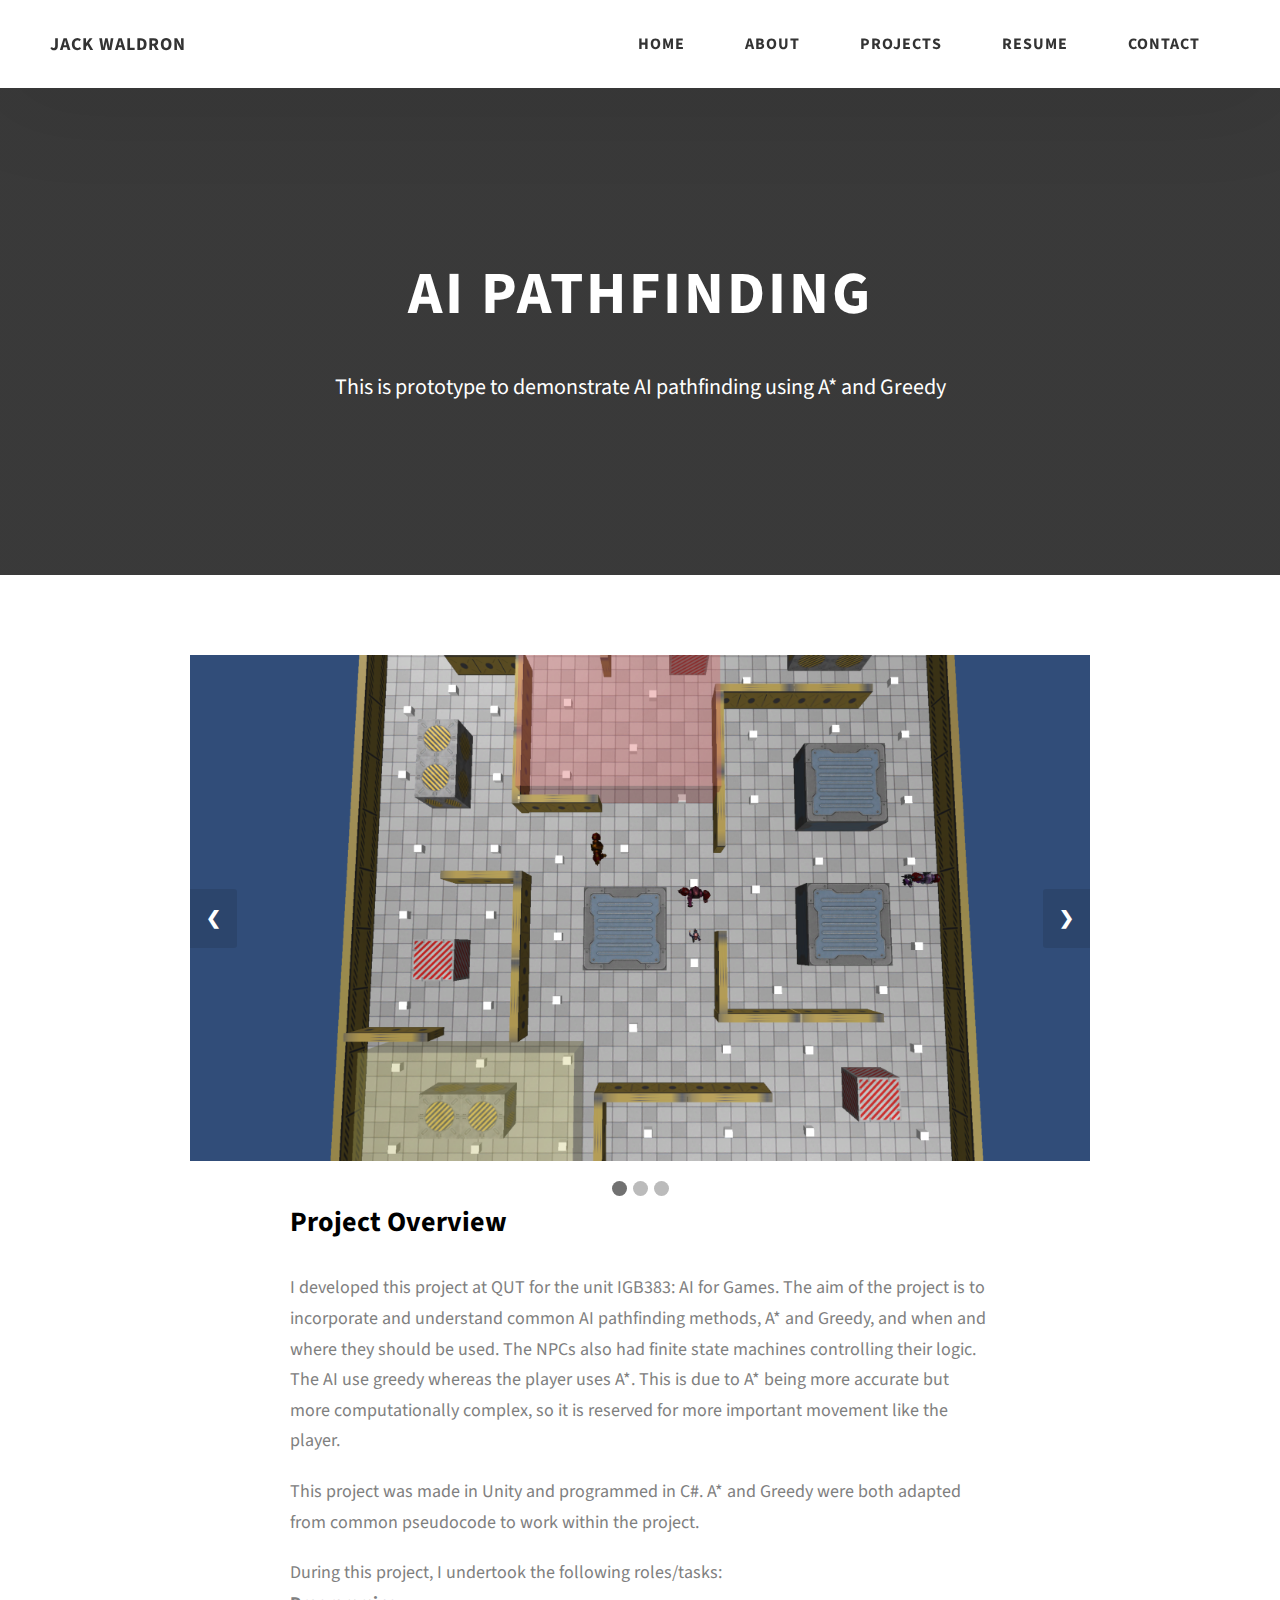
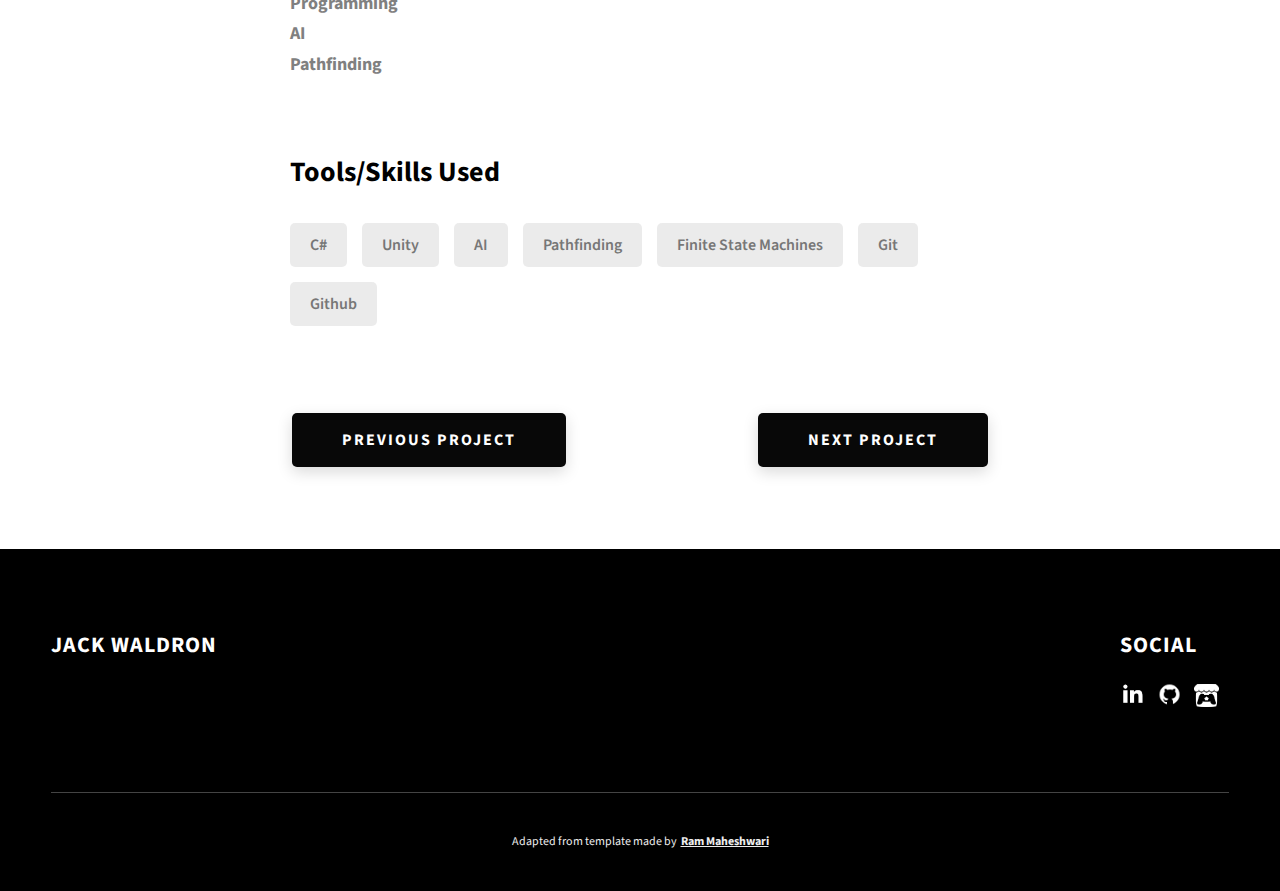
==== commit 72ace44d: "Finish AI pathfinding" ====
--- a/ai-pathfinding.html
+++ b/ai-pathfinding.html
@@ -37,11 +37,6 @@
         This is prototype to demonstrate AI pathfinding using A* and Greedy
       </p>
     </div>
-    <div class="project-cs-hero__cta">
-      <iframe width="560" height="315" src="https://www.youtube.com/embed/kyPFBtktI5o" title="YouTube video player"
-              frameborder="0" allow="accelerometer; autoplay; clipboard-write; encrypted-media; gyroscope; picture-in-picture; web-share"
-              allowfullscreen></iframe>
-    </div>
   </div>
 </section>
 <section class="project-details">
@@ -49,7 +44,13 @@
     <div class="project-details__content">
       <div class="slideshow-container">
         <div class="mySlides fade">
-          <img src="assets/organ-defender/organ-defender-logo.jpg" style="width:100%; height:100%" alt="AI Pathfinding Logo">
+          <img src="assets/pathfinding/pathfinding-logo.png" style="width:100%; height:100%" alt="AI Pathfinding Logo">
+        </div>
+        <div class="mySlides fade">
+          <img src="assets/pathfinding/pathfinding-player.gif" style="width:100%; height:100%" alt="AI Pathfinding Player">
+        </div>
+        <div class="mySlides fade">
+          <img src="assets/pathfinding/pathfinding-enemies.gif" style="width:100%; height:100%" alt="AI Pathfinding Enemies">
         </div>
         <a class="prev" onclick="plusSlides(-1)">❮</a>
         <a class="next" onclick="plusSlides(1)">❯</a>
@@ -58,9 +59,8 @@
 
       <div style="text-align:center">
         <span class="dot" onclick="currentSlide(1)"></span>
-        <!--<span class="dot" onclick="currentSlide(2)"></span>
+        <span class="dot" onclick="currentSlide(2)"></span>
         <span class="dot" onclick="currentSlide(3)"></span>
-        <span class="dot" onclick="currentSlide(4)"></span>-->
       </div>
 
       <script src="carousel.js"></script>
@@ -73,6 +73,9 @@
             The aim of the project is to incorporate and understand common AI
             pathfinding methods, A* and Greedy, and when and where they should be used.
             The NPCs also had finite state machines controlling their logic.
+            The AI use greedy whereas the player uses A*. This is due to A* being more accurate
+            but more computationally complex, so it is reserved for more important movement like
+            the player.
           </p>
           <p class="project-details__desc-para">
             This project was made in Unity and programmed in C#. A* and Greedy were
--- a/css/style.css
+++ b/css/style.css
@@ -856,4 +856,8 @@
 
 .dropdown:hover .dropdown-content {
   display: block;
-}+}
+
+@media only screen and (max-width: 37.5em) {
+  iframe {
+    width: fit-content} }